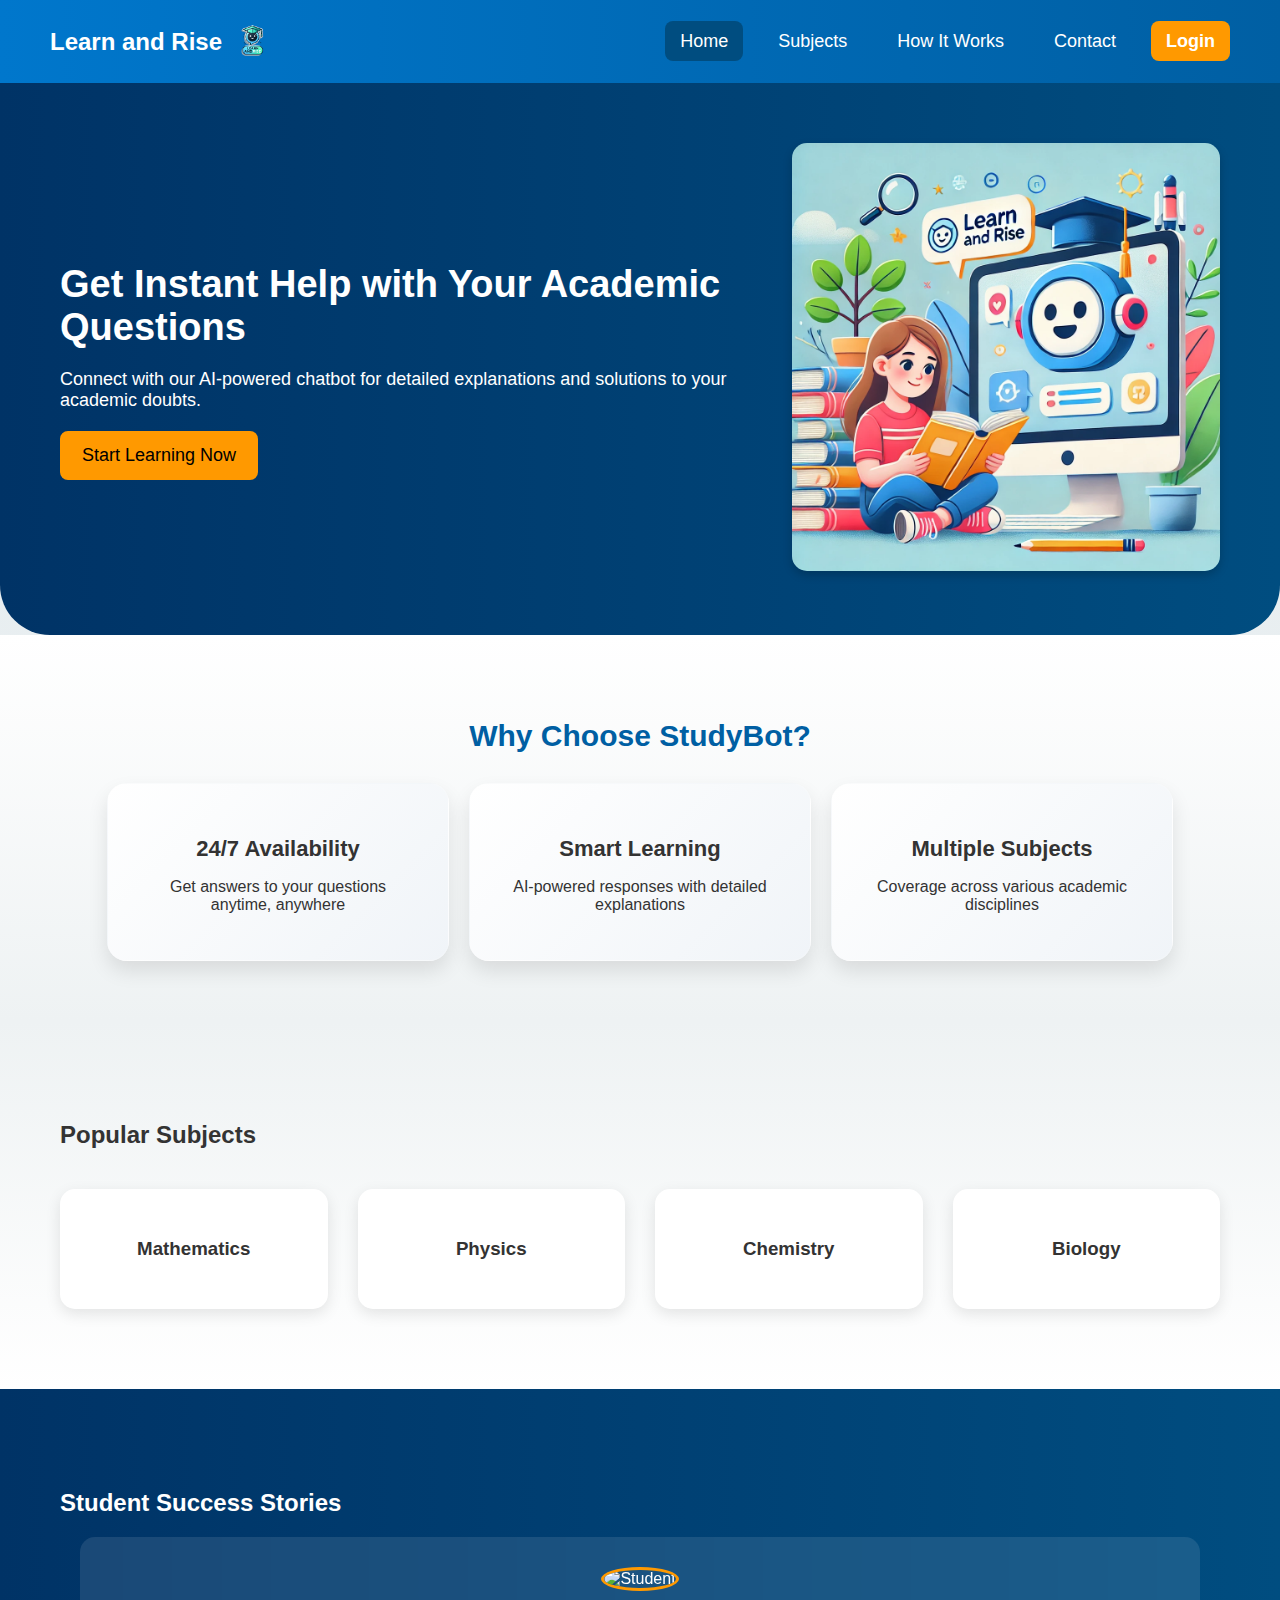
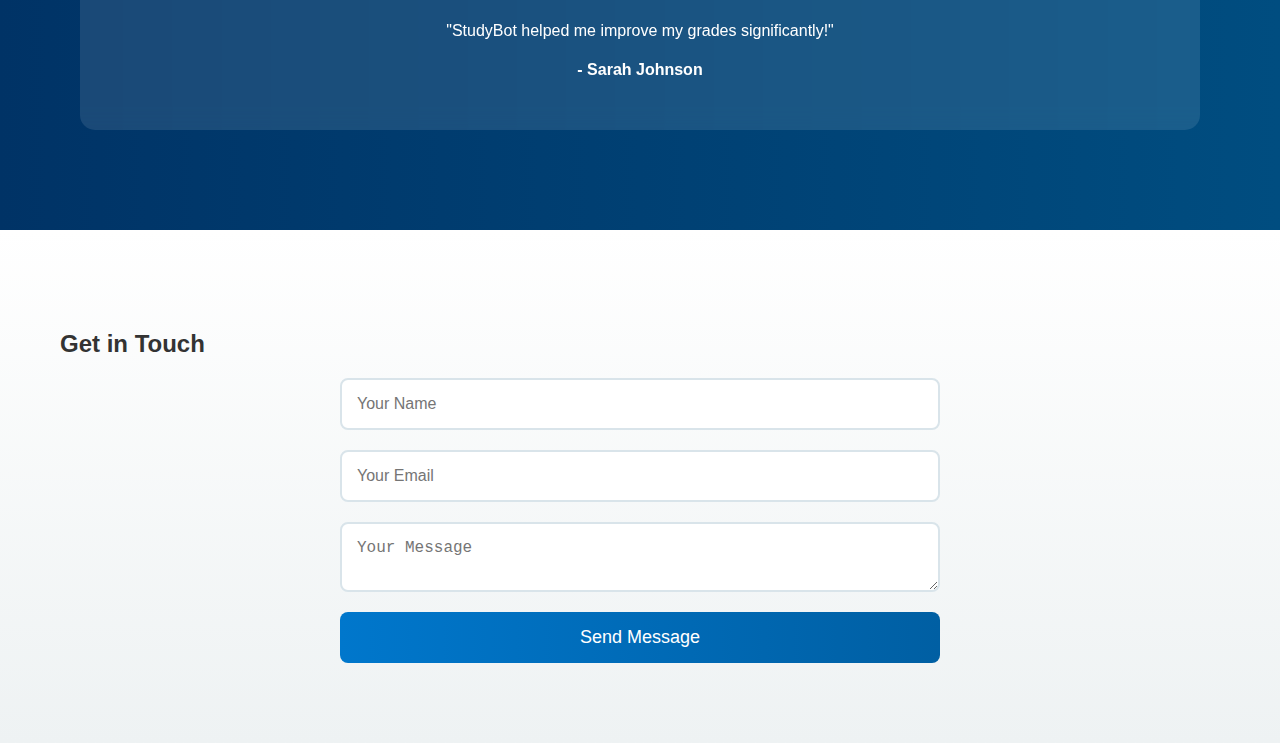
==== home.html @ d0cb37c7 "Add files via upload" ====
<!DOCTYPE html>
<html lang="en">
<head>
    <meta charset="UTF-8">
    <meta name="viewport" content="width=device-width, initial-scale=1.0">
    <title>StudyBot - AI Doubt Solving Platform</title>
    <link rel="stylesheet" href="styles.css">
</head>
<body>
    <header>
        <nav>
            <div class="logo">Learn and Rise
               <img src="img/logo.png" alt="">
            </div>
            <ul class="nav-links">
                <li><a href="#home" class="active">Home</a></li>
                <li><a href="#subjects">Subjects</a></li>
                <li><a href="#how-it-works">How It Works</a></li>
                <li><a href="#contact">Contact</a></li>
                <li><a href="login/index.html" class="login-btn">Login</a></li>
            </ul>
        </nav>
    </header>

    <main>
        <section class="hero">
            <div class="hero-content">
                <h1>Get Instant Help with Your Academic Questions</h1>
                <p>Connect with our AI-powered chatbot for detailed explanations and solutions to your academic doubts.</p>
                <button class="cta-button">Start Learning Now</button>
            </div>
            <div class="hero-image">
                <img src="img/img1.webp" alt="Student learning illustration">
            </div>
        </section>

        <section class="features">
            <h2>Why Choose StudyBot?</h2>
            <div class="feature-cards">
                <div class="feature-card">
                    <i class="fas fa-clock"></i>
                    <h3>24/7 Availability</h3>
                    <p>Get answers to your questions anytime, anywhere</p>
                </div>
                <div class="feature-card">
                    <i class="fas fa-brain"></i>
                    <h3>Smart Learning</h3>
                    <p>AI-powered responses with detailed explanations</p>
                </div>
                <div class="feature-card">
                    <i class="fas fa-book"></i>
                    <h3>Multiple Subjects</h3>
                    <p>Coverage across various academic disciplines</p>
                </div>
            </div>
        </section>

        <!-- New Sections -->
        <section class="subjects" id="subjects">
            <h2>Popular Subjects</h2>
            <div class="subject-grid">
                <div class="subject-card">
                    <i class="fas fa-calculator"></i>
                    <h3>Mathematics</h3>
                </div>
                <div class="subject-card">
                    <i class="fas fa-atom"></i>
                    <h3>Physics</h3>
                </div>
                <div class="subject-card">
                    <i class="fas fa-flask"></i>
                    <h3>Chemistry</h3>
                </div>
                <div class="subject-card">
                    <i class="fas fa-dna"></i>
                    <h3>Biology</h3>
                </div>
            </div>
        </section>

        <section class="testimonials">
            <h2>Student Success Stories</h2>
            <div class="testimonial-slider">
                <div class="testimonial-card">
                    <img src="img/student1.jpg" alt="Student">
                    <p>"StudyBot helped me improve my grades significantly!"</p>
                    <h4>- Sarah Johnson</h4>
                </div>
                <!-- Add more testimonial cards as needed -->
            </div>
        </section>

        <section class="contact" id="contact">
            <h2>Get in Touch</h2>
            <div class="contact-container">
                <form class="contact-form">
                    <input type="text" placeholder="Your Name">
                    <input type="email" placeholder="Your Email">
                    <textarea placeholder="Your Message"></textarea>
                    <button type="submit" class="submit-btn">Send Message</button>
                </form>
            </div>
        </section>
    </main>
</body>
</html>
---- styles.css ----
body {
    font-family: 'Arial', sans-serif;
    margin: 0;
    padding: 0;
    background: linear-gradient(to bottom, #eef2f3, #d9e4ea);
    color: #333;
    transform: scale(1);
    transition: transform 0.3s;
}

nav {
    display: flex;
    justify-content: space-between;
    align-items: center;
    background: linear-gradient(to right, #0077cc, #005fa3);
    padding: 15px 50px;
    box-shadow: 0 4px 10px rgba(0, 0, 0, 0.2);
}

.logo {
    font-size: 24px;
    font-weight: bold;
    color: white;
    display: flex;
    align-items: center;
}

.logo img {
    width: 40px;
    height: 40px;
    margin-left: 10px;
}

.nav-links {
    list-style: none;
    display: flex;
    gap: 20px;
}

.nav-links li {
    display: inline;
}

.nav-links a {
    text-decoration: none;
    color: white;
    font-size: 18px;
    padding: 10px 15px;
    border-radius: 8px;
    transition: background 0.3s, transform 0.3s;
}

.nav-links a:hover, .nav-links .active {
    background-color: #004d80;
    transform: scale(1.1);
}

.login-btn {
    background-color: #ff9900;
    color: #fff !important;
    padding: 10px 18px;
    border-radius: 8px;
    font-weight: bold;
    transition: transform 0.3s;
}

.login-btn:hover {
    background-color: #e68a00;
    transform: scale(1.1);
}

.hero {
    display: flex;
    justify-content: space-between;
    align-items: center;
    padding: 60px;
    background: linear-gradient(to right, #003366, #004d80);
    color: white;
    border-bottom-left-radius: 50px;
    border-bottom-right-radius: 50px;
}

.hero-content h1 {
    font-size: 38px;
    margin-bottom: 20px;
}

.hero-content p {
    font-size: 18px;
    margin-bottom: 20px;
}

.cta-button {
    background-color: #ff9900;
    border: none;
    padding: 14px 22px;
    font-size: 18px;
    border-radius: 8px;
    cursor: pointer;
    transition: background 0.3s, transform 0.3s;
}

.cta-button:hover {
    background-color: #e68a00;
    transform: scale(1.1);
}

.hero-image img {
    width: 100%;
    max-width: 500px;
    border-radius: 15px;
    box-shadow: 0 4px 10px rgba(0, 0, 0, 0.2);
}

.features {
    text-align: center;
    padding: 60px;
    background: linear-gradient(to bottom, #ffffff, #eef2f3);
}

.features h2 {
    font-size: 30px;
    margin-bottom: 30px;
    color: #005fa3;
}

.feature-cards {
    display: flex;
    justify-content: center;
    gap: 20px;
}

.feature-card {
    background: linear-gradient(135deg, #ffffff, #f0f4f8);
    padding: 30px;
    border-radius: 20px;
    width: 280px;
    text-align: center;
    box-shadow: 0 10px 20px rgba(0, 0, 0, 0.1);
    transition: all 0.4s ease;
    border: 1px solid rgba(255, 255, 255, 0.2);
}

.feature-card:hover {
    transform: translateY(-10px);
    box-shadow: 0 15px 30px rgba(0, 119, 204, 0.2);
}

.feature-card i {
    font-size: 42px;
    color: #0077cc;
    margin-bottom: 15px;
}

.feature-card h3 {
    font-size: 22px;
    margin-bottom: 10px;
}

/* New Subjects Section */
.subjects {
    padding: 80px 60px;
    background: linear-gradient(to bottom, #eef2f3, #ffffff);
}

.subject-grid {
    display: grid;
    grid-template-columns: repeat(auto-fit, minmax(250px, 1fr));
    gap: 30px;
    margin-top: 40px;
}

.subject-card {
    background: white;
    padding: 30px;
    border-radius: 15px;
    text-align: center;
    box-shadow: 0 5px 15px rgba(0, 0, 0, 0.1);
    transition: all 0.4s ease;
    cursor: pointer;
}

.subject-card:hover {
    transform: scale(1.05);
    background: linear-gradient(135deg, #0077cc, #005fa3);
    color: white;
}

.subject-card i {
    font-size: 48px;
    color: #0077cc;
    margin-bottom: 20px;
}

.subject-card:hover i {
    color: white;
}

/* Testimonials Section */
.testimonials {
    padding: 80px 60px;
    background: linear-gradient(to right, #003366, #004d80);
    color: white;
}

.testimonial-card {
    background: rgba(255, 255, 255, 0.1);
    padding: 30px;
    border-radius: 15px;
    backdrop-filter: blur(10px);
    margin: 20px;
    text-align: center;
}

.testimonial-card img {
    width: 80px;
    height: 80px;
    border-radius: 50%;
    margin-bottom: 15px;
    border: 3px solid #ff9900;
}

/* Contact Section */
.contact {
    padding: 80px 60px;
    background: linear-gradient(to bottom, #ffffff, #eef2f3);
}

.contact-form {
    max-width: 600px;
    margin: 0 auto;
    display: flex;
    flex-direction: column;
    gap: 20px;
}

.contact-form input,
.contact-form textarea {
    padding: 15px;
    border: 2px solid #d9e4ea;
    border-radius: 8px;
    font-size: 16px;
    transition: all 0.3s ease;
}

.contact-form input:focus,
.contact-form textarea:focus {
    border-color: #0077cc;
    outline: none;
    box-shadow: 0 0 10px rgba(0, 119, 204, 0.2);
}

.submit-btn {
    background: linear-gradient(to right, #0077cc, #005fa3);
    color: white;
    padding: 15px 30px;
    border: none;
    border-radius: 8px;
    font-size: 18px;
    cursor: pointer;
    transition: all 0.3s ease;
}

.submit-btn:hover {
    transform: scale(1.05);
    box-shadow: 0 5px 15px rgba(0, 119, 204, 0.3);
}

/* Responsive Design */
@media (max-width: 768px) {
    .hero {
        flex-direction: column;
        text-align: center;
        padding: 40px 20px;
    }

    .feature-cards {
        flex-direction: column;
        align-items: center;
    }

    .nav-links {
        display: none;
    }
}
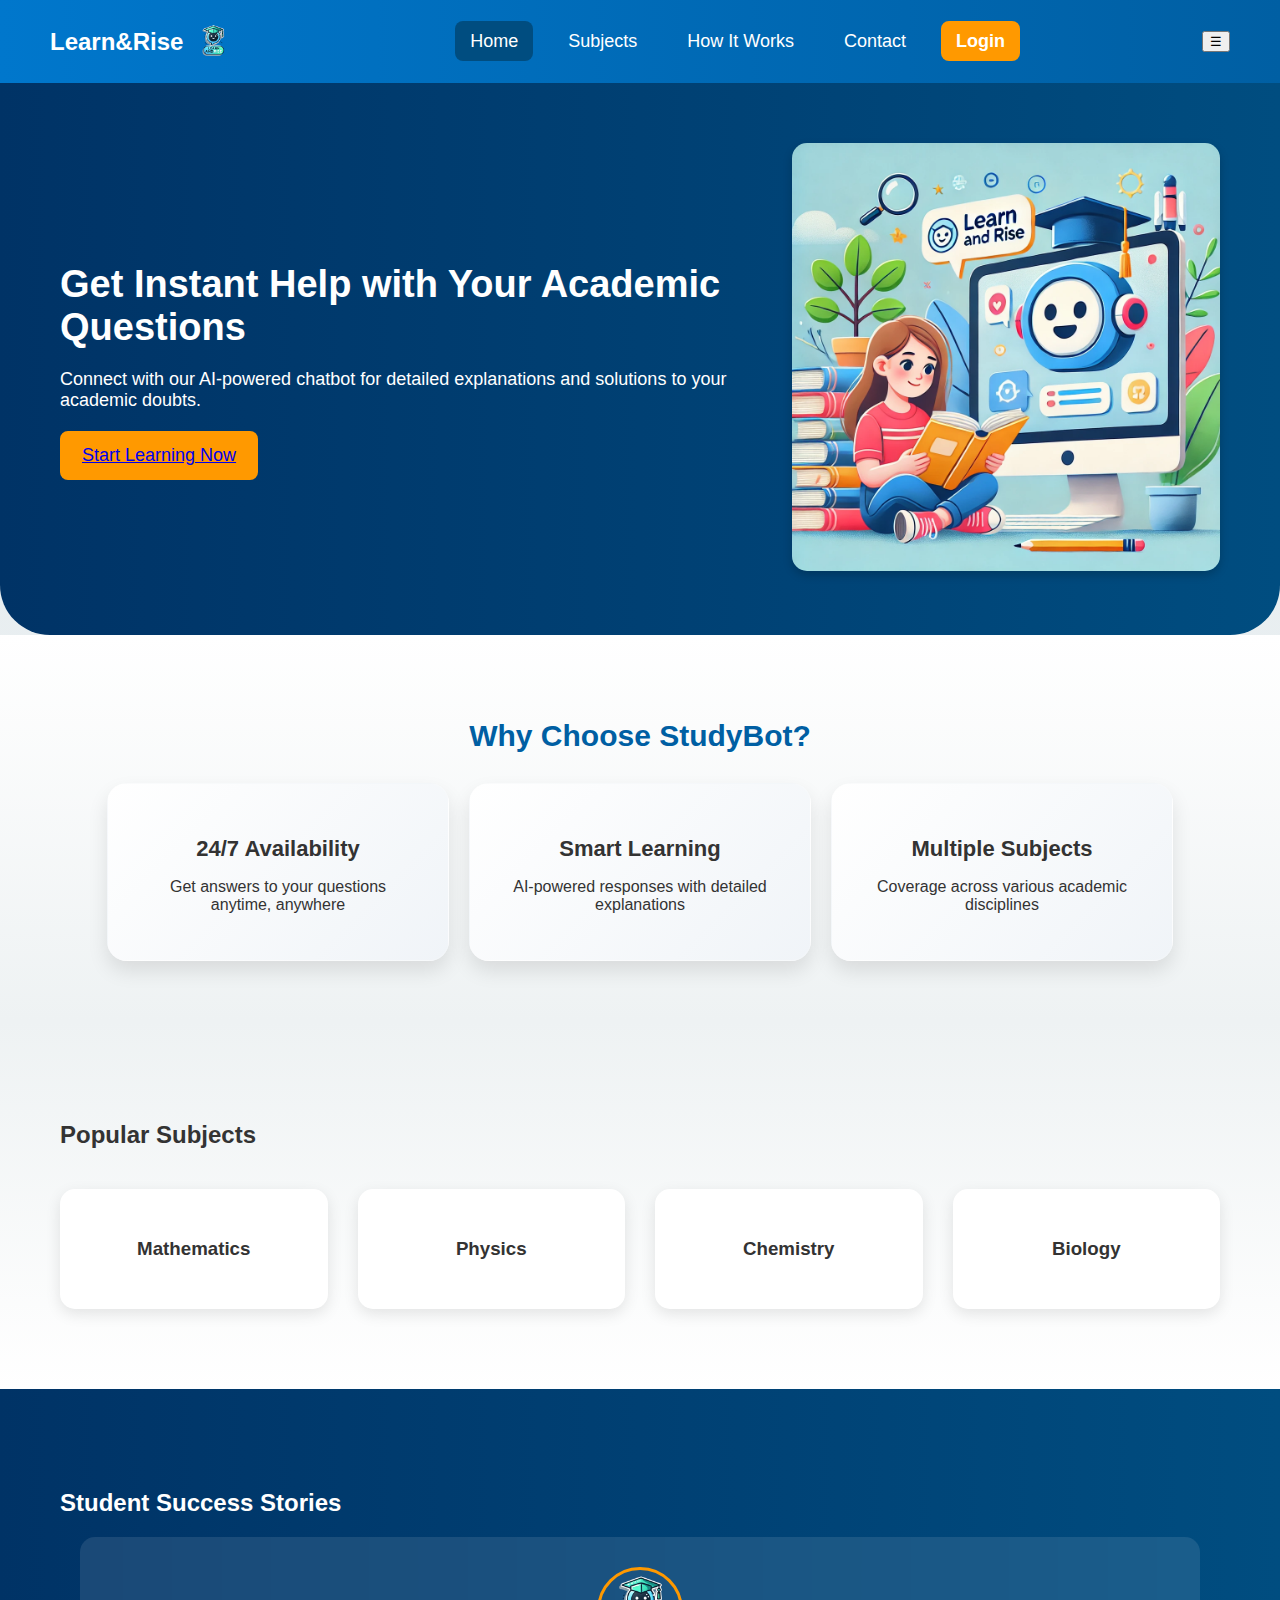
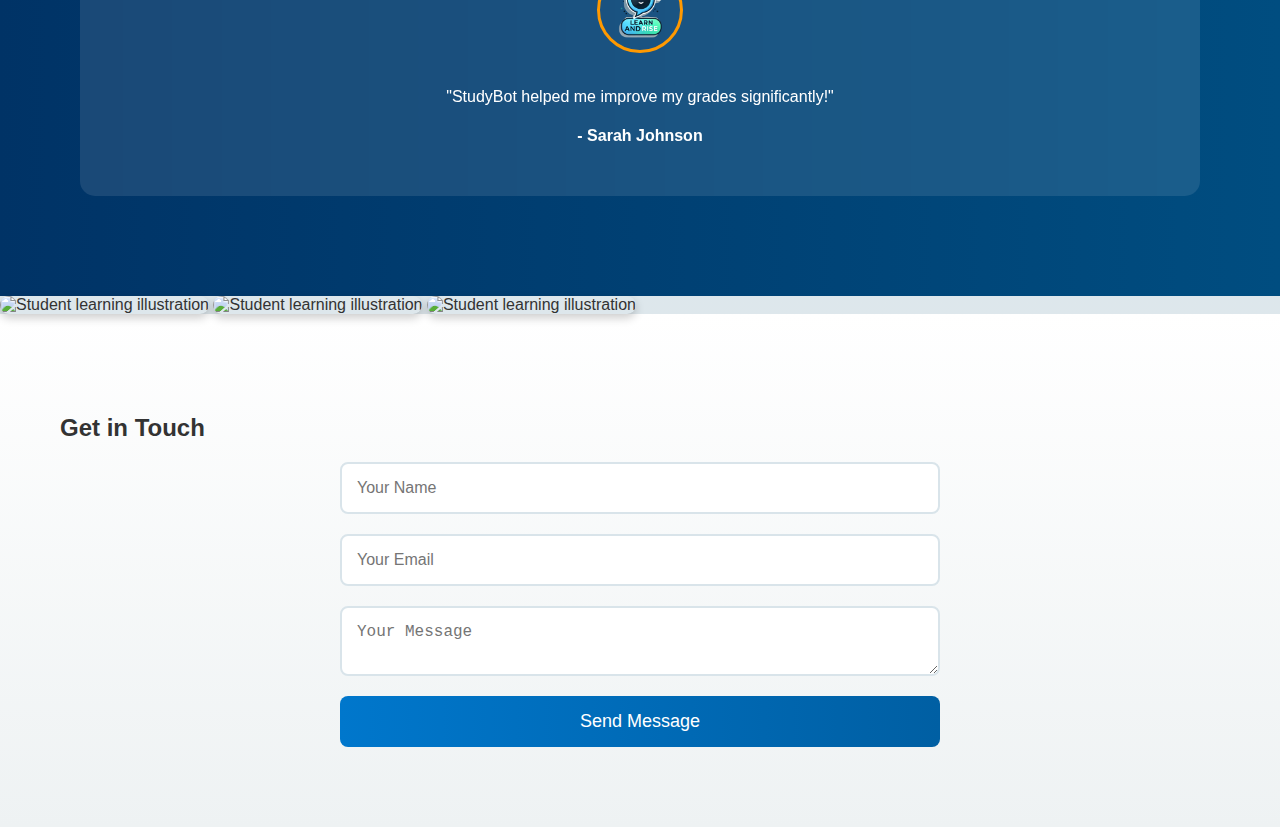
==== commit 33972eba: "Add files via upload" ====
--- a/home.html
+++ b/home.html
@@ -5,11 +5,12 @@
     <meta name="viewport" content="width=device-width, initial-scale=1.0">
     <title>StudyBot - AI Doubt Solving Platform</title>
     <link rel="stylesheet" href="styles.css">
+    <script src="script.js" defer></script>
 </head>
 <body>
     <header>
         <nav>
-            <div class="logo">Learn and Rise
+            <div class="logo">Learn&Rise
                <img src="img/logo.png" alt="">
             </div>
             <ul class="nav-links">
@@ -27,7 +28,7 @@
             <div class="hero-content">
                 <h1>Get Instant Help with Your Academic Questions</h1>
                 <p>Connect with our AI-powered chatbot for detailed explanations and solutions to your academic doubts.</p>
-                <button class="cta-button">Start Learning Now</button>
+                <button class="cta-button"> <a  href="index.html"> Start Learning Now </a> </button>
             </div>
             <div class="hero-image">
                 <img src="img/img1.webp" alt="Student learning illustration">
@@ -35,7 +36,7 @@
         </section>
 
         <section class="features">
-            <h2>Why Choose StudyBot?</h2>
+            <h2>Why Choose StudyBot?</h2> 
             <div class="feature-cards">
                 <div class="feature-card">
                     <i class="fas fa-clock"></i>
@@ -82,21 +83,28 @@
             <h2>Student Success Stories</h2>
             <div class="testimonial-slider">
                 <div class="testimonial-card">
-                    <img src="img/student1.jpg" alt="Student">
+                    <img src="img/logo.png" alt="Student">
                     <p>"StudyBot helped me improve my grades significantly!"</p>
                     <h4>- Sarah Johnson</h4>
                 </div>
-                <!-- Add more testimonial cards as needed -->
+                
+            </div>
+            
+        </section>
+        <section class="hero-image">
+            <div class="students-images">
+                <img src="img/img2.webp" alt="Student learning illustration">
+                <img src="img/img3.webp" alt="Student learning illustration">
+                <img src="img/img4.webp" alt="Student learning illustration">
             </div>
         </section>
-
         <section class="contact" id="contact">
             <h2>Get in Touch</h2>
             <div class="contact-container">
                 <form class="contact-form">
-                    <input type="text" placeholder="Your Name">
-                    <input type="email" placeholder="Your Email">
-                    <textarea placeholder="Your Message"></textarea>
+                    <input type="text" name="name" placeholder="Your Name" required>
+                    <input type="email" name="email" placeholder="Your Email" required>
+                    <textarea name="message" placeholder="Your Message" required></textarea>
                     <button type="submit" class="submit-btn">Send Message</button>
                 </form>
             </div>
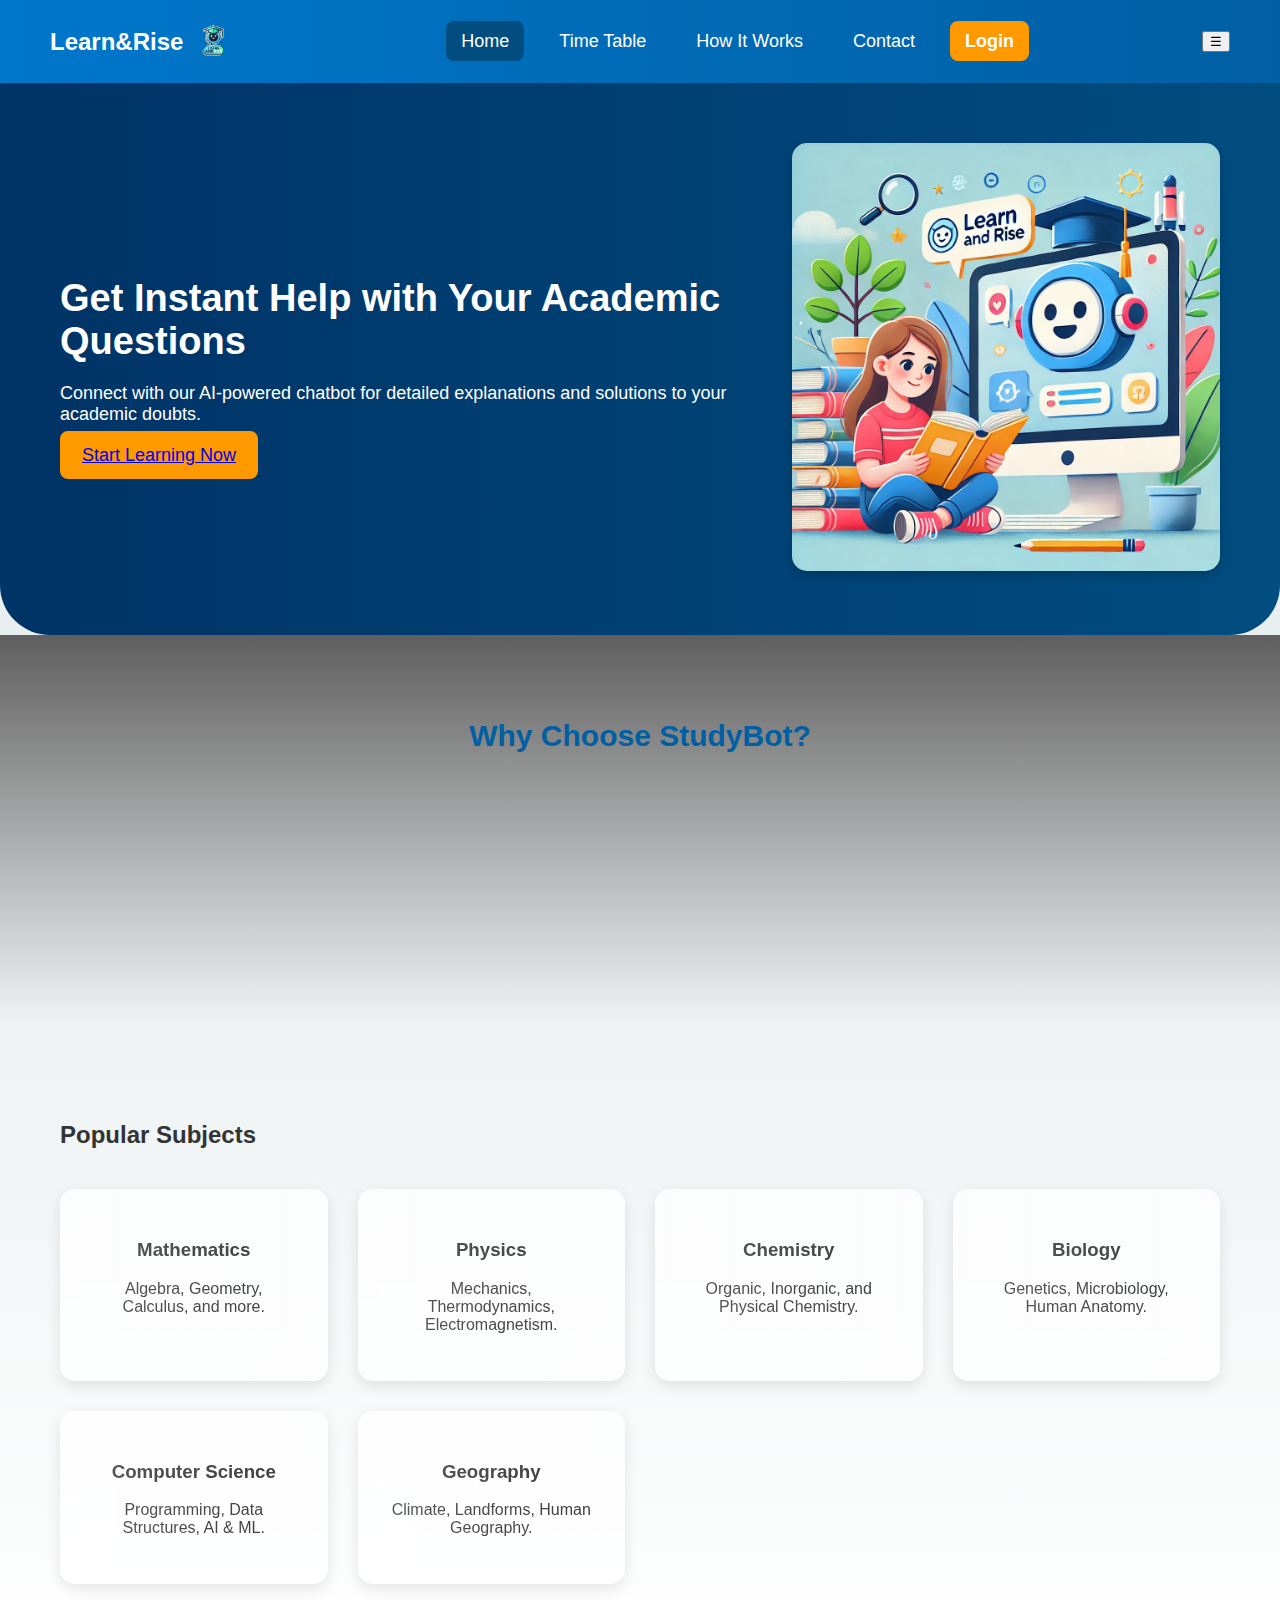
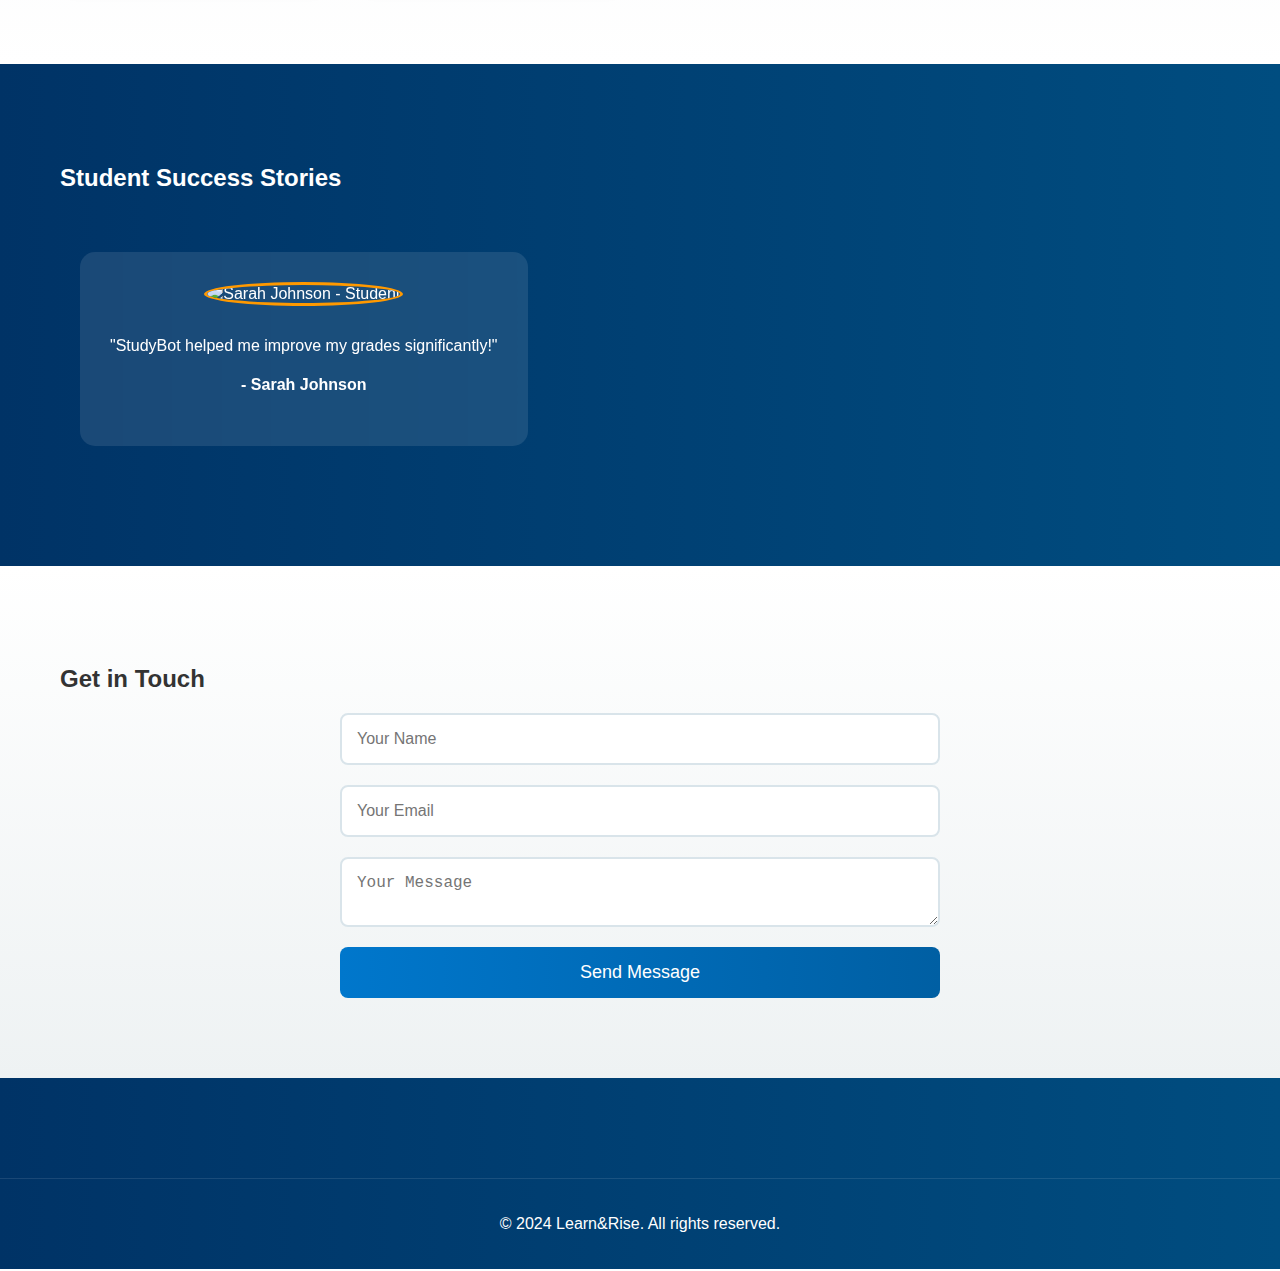
==== commit 529e627e: "Add files via upload" ====
--- a/home.html
+++ b/home.html
@@ -5,6 +5,7 @@
     <meta name="viewport" content="width=device-width, initial-scale=1.0">
     <title>StudyBot - AI Doubt Solving Platform</title>
     <link rel="stylesheet" href="styles.css">
+    <script src="https://kit.fontawesome.com/a076d05399.js" crossorigin="anonymous"></script>
     <script src="script.js" defer></script>
 </head>
 <body>
@@ -15,7 +16,7 @@
             </div>
             <ul class="nav-links">
                 <li><a href="#home" class="active">Home</a></li>
-                <li><a href="#subjects">Subjects</a></li>
+                <li><a href="table.html">Time Table</a></li>
                 <li><a href="#how-it-works">How It Works</a></li>
                 <li><a href="#contact">Contact</a></li>
                 <li><a href="login/index.html" class="login-btn">Login</a></li>
@@ -28,7 +29,7 @@
             <div class="hero-content">
                 <h1>Get Instant Help with Your Academic Questions</h1>
                 <p>Connect with our AI-powered chatbot for detailed explanations and solutions to your academic doubts.</p>
-                <button class="cta-button"> <a  href="index.html"> Start Learning Now </a> </button>
+                <a href="index.html" class="cta-button">Start Learning Now</a>
             </div>
             <div class="hero-image">
                 <img src="img/img1.webp" alt="Student learning illustration">
@@ -56,26 +57,15 @@
             </div>
         </section>
 
-        <!-- New Sections -->
         <section class="subjects" id="subjects">
             <h2>Popular Subjects</h2>
             <div class="subject-grid">
-                <div class="subject-card">
-                    <i class="fas fa-calculator"></i>
-                    <h3>Mathematics</h3>
-                </div>
-                <div class="subject-card">
-                    <i class="fas fa-atom"></i>
-                    <h3>Physics</h3>
-                </div>
-                <div class="subject-card">
-                    <i class="fas fa-flask"></i>
-                    <h3>Chemistry</h3>
-                </div>
-                <div class="subject-card">
-                    <i class="fas fa-dna"></i>
-                    <h3>Biology</h3>
-                </div>
+                <div class="subject-card"><i class="fas fa-calculator"></i><h3>Mathematics</h3><p>Algebra, Geometry, Calculus, and more.</p></div>
+                <div class="subject-card"><i class="fas fa-atom"></i><h3>Physics</h3><p>Mechanics, Thermodynamics, Electromagnetism.</p></div>
+                <div class="subject-card"><i class="fas fa-flask"></i><h3>Chemistry</h3><p>Organic, Inorganic, and Physical Chemistry.</p></div>
+                <div class="subject-card"><i class="fas fa-dna"></i><h3>Biology</h3><p>Genetics, Microbiology, Human Anatomy.</p></div>
+                <div class="subject-card"><i class="fas fa-laptop-code"></i><h3>Computer Science</h3><p>Programming, Data Structures, AI & ML.</p></div>
+                <div class="subject-card"><i class="fas fa-globe"></i><h3>Geography</h3><p>Climate, Landforms, Human Geography.</p></div>
             </div>
         </section>
 
@@ -83,21 +73,23 @@
             <h2>Student Success Stories</h2>
             <div class="testimonial-slider">
                 <div class="testimonial-card">
-                    <img src="img/logo.png" alt="Student">
+                    <img src="img/user1.jpg" alt="Sarah Johnson - Student">
                     <p>"StudyBot helped me improve my grades significantly!"</p>
                     <h4>- Sarah Johnson</h4>
                 </div>
-                
-            </div>
-            
-        </section>
-        <section class="hero-image">
-            <div class="students-images">
-                <img src="img/img2.webp" alt="Student learning illustration">
-                <img src="img/img3.webp" alt="Student learning illustration">
-                <img src="img/img4.webp" alt="Student learning illustration">
+                <div class="testimonial-card">
+                    <img src="img/user2.jpg" alt="Mike Chen - Student">
+                    <p>"The instant doubt resolution feature is a game-changer!"</p>
+                    <h4>- Mike Chen</h4>
+                </div>
+                <div class="testimonial-card">
+                    <img src="img/user3.jpg" alt="Emma Davis - Student">
+                    <p>"I love how I can learn at my own pace with Learn&Rise."</p>
+                    <h4>- Emma Davis</h4>
+                </div>
             </div>
         </section>
+
         <section class="contact" id="contact">
             <h2>Get in Touch</h2>
             <div class="contact-container">
@@ -110,5 +102,11 @@
             </div>
         </section>
     </main>
+
+    <footer class="footer">
+        <div class="footer-bottom">
+            <p>&copy; 2024 Learn&Rise. All rights reserved.</p>
+        </div>
+    </footer>
 </body>
 </html>--- a/styles.css
+++ b/styles.css
@@ -110,12 +110,13 @@
     max-width: 500px;
     border-radius: 15px;
     box-shadow: 0 4px 10px rgba(0, 0, 0, 0.2);
+    animation: float 6s ease-in-out infinite;
 }
 
 .features {
     text-align: center;
     padding: 60px;
-    background: linear-gradient(to bottom, #ffffff, #eef2f3);
+    background: linear-gradient(to bottom, #605f5f, #eef2f3);
 }
 
 .features h2 {
@@ -128,28 +129,30 @@
     display: flex;
     justify-content: center;
     gap: 20px;
+    flex-wrap: wrap;
 }
 
 .feature-card {
-    background: linear-gradient(135deg, #ffffff, #f0f4f8);
+    background: rgba(0, 0, 0, 0.7);
+    backdrop-filter: blur(10px);
+    border: 1px solid rgba(255, 255, 255, 0.3);
     padding: 30px;
     border-radius: 20px;
     width: 280px;
     text-align: center;
     box-shadow: 0 10px 20px rgba(0, 0, 0, 0.1);
-    transition: all 0.4s ease;
-    border: 1px solid rgba(255, 255, 255, 0.2);
-}
-
-.feature-card:hover {
-    transform: translateY(-10px);
-    box-shadow: 0 15px 30px rgba(0, 119, 204, 0.2);
+    transition: transform 0.4s ease, box-shadow 0.4s ease, opacity 0.6s ease-out, background 0.4s ease;
+    position: relative;
+    overflow: hidden;
+    opacity: 0;
+    transform: translateY(20px);
 }
 
 .feature-card i {
     font-size: 42px;
     color: #0077cc;
     margin-bottom: 15px;
+    transition: color 0.3s ease;
 }
 
 .feature-card h3 {
@@ -157,7 +160,36 @@
     margin-bottom: 10px;
 }
 
-/* New Subjects Section */
+.feature-card.visible {
+    opacity: 1;
+    transform: translateY(0);
+}
+
+.feature-card:hover {
+    transform: translateY(-10px) scale(1.05);
+    box-shadow: 0 15px 30px rgba(0, 119, 204, 0.2);
+    background: rgba(0, 0, 0, 0.85);
+}
+
+.feature-card:hover i {
+    color: #00bfff;
+}
+
+.feature-card::before {
+    content: '';
+    position: absolute;
+    top: -150%;
+    left: -150%;
+    width: 300%;
+    height: 300%;
+    background: radial-gradient(circle, rgba(255,255,255,0.1), transparent);
+    transition: transform 0.6s ease-in-out;
+}
+
+.feature-card:hover::before {
+    transform: translate(50%, 50%);
+}
+
 .subjects {
     padding: 80px 60px;
     background: linear-gradient(to bottom, #eef2f3, #ffffff);
@@ -171,29 +203,52 @@
 }
 
 .subject-card {
-    background: white;
+    background: rgba(255, 255, 255, 0.7);
+    backdrop-filter: blur(8px);
+    border: 1px solid rgba(255, 255, 255, 0.3);
     padding: 30px;
     border-radius: 15px;
     text-align: center;
     box-shadow: 0 5px 15px rgba(0, 0, 0, 0.1);
-    transition: all 0.4s ease;
+    transition: transform 0.4s ease, background 0.4s ease, box-shadow 0.4s ease;
     cursor: pointer;
-}
-
-.subject-card:hover {
-    transform: scale(1.05);
-    background: linear-gradient(135deg, #0077cc, #005fa3);
-    color: white;
+    position: relative;
+    overflow: hidden;
 }
 
 .subject-card i {
     font-size: 48px;
     color: #0077cc;
     margin-bottom: 20px;
+    transition: color 0.3s ease, transform 0.3s ease;
+}
+
+.subject-card:hover {
+    transform: scale(1.08);
+    background: linear-gradient(135deg, #0077cc, #005fa3);
+    color: white;
+    box-shadow: 0 10px 25px rgba(0, 119, 204, 0.3);
 }
 
 .subject-card:hover i {
     color: white;
+    transform: rotate(10deg);
+}
+
+.subject-card::before {
+    content: '';
+    position: absolute;
+    top: -100%;
+    left: -100%;
+    width: 200%;
+    height: 200%;
+    background: linear-gradient(45deg, transparent, rgba(255,255,255,0.2), transparent);
+    transform: rotate(45deg);
+    transition: transform 0.5s ease;
+}
+
+.subject-card:hover::before {
+    transform: translate(100%, 100%);
 }
 
 /* Testimonials Section */
@@ -210,6 +265,7 @@
     backdrop-filter: blur(10px);
     margin: 20px;
     text-align: center;
+    animation: pulse 4s ease-in-out infinite;
 }
 
 .testimonial-card img {
@@ -266,6 +322,131 @@
     box-shadow: 0 5px 15px rgba(0, 119, 204, 0.3);
 }
 
+.submit-btn.loading {
+    position: relative;
+    pointer-events: none;
+}
+
+.submit-btn.loading::after {
+    content: '';
+    position: absolute;
+    width: 20px;
+    height: 20px;
+    border: 2px solid #fff;
+    border-radius: 50%;
+    border-top-color: transparent;
+    animation: spin 1s linear infinite;
+    right: 15px;
+    top: 50%;
+    transform: translateY(-50%);
+}
+
+@keyframes spin {
+    to { transform: translateY(-50%) rotate(360deg); }
+}
+
+/* Footer Styles */
+.footer {
+    background: linear-gradient(to right, #003366, #004d80);
+    color: white;
+    padding: 60px 0 20px;
+}
+
+.footer-content {
+    max-width: 1200px;
+    margin: 0 auto;
+    display: grid;
+    grid-template-columns: repeat(4, 1fr);
+    gap: 40px;
+    padding: 0 20px;
+}
+
+.footer-section h3 {
+    font-size: 20px;
+    margin-bottom: 20px;
+}
+
+.footer-section ul {
+    list-style: none;
+    padding: 0;
+}
+
+.footer-section ul li {
+    margin-bottom: 10px;
+}
+
+.footer-section ul li a {
+    color: #fff;
+    text-decoration: none;
+    transition: color 0.3s;
+}
+
+.footer-section ul li a:hover {
+    color: #ff9900;
+}
+
+.social-links {
+    display: flex;
+    gap: 15px;
+}
+
+.social-links a {
+    color: white;
+    font-size: 24px;
+    transition: color 0.3s;
+}
+
+.social-links a:hover {
+    color: #ff9900;
+}
+
+.newsletter-form {
+    display: flex;
+    gap: 10px;
+}
+
+.newsletter-form input {
+    padding: 10px;
+    border-radius: 5px;
+    border: none;
+    flex-grow: 1;
+}
+
+.newsletter-form button {
+    background: #ff9900;
+    color: white;
+    border: none;
+    padding: 10px 20px;
+    border-radius: 5px;
+    cursor: pointer;
+    transition: background 0.3s;
+}
+
+.newsletter-form button:hover {
+    background: #e68a00;
+}
+
+.footer-bottom {
+    text-align: center;
+    margin-top: 40px;
+    padding-top: 20px;
+    border-top: 1px solid rgba(255, 255, 255, 0.1);
+}
+
+/* Enhanced Testimonial Slider */
+.testimonial-slider {
+    display: flex;
+    gap: 30px;
+    overflow-x: auto;
+    padding: 20px 0;
+    scroll-snap-type: x mandatory;
+}
+
+.testimonial-card {
+    min-width: 300px;
+    scroll-snap-align: start;
+}
+
 /* Responsive Design */
 @media (max-width: 768px) {
     .hero {
@@ -282,4 +463,195 @@
     .nav-links {
         display: none;
     }
+
+    .footer-content {
+        grid-template-columns: repeat(2, 1fr);
+    }
+}
+
+@media (max-width: 480px) {
+    .footer-content {
+        grid-template-columns: 1fr;
+    }
+    
+    .newsletter-form {
+        flex-direction: column;
+    }
+}
+
+/* Add these new animations */
+@keyframes float {
+    0% { transform: translateY(0px); }
+    50% { transform: translateY(-20px); }
+    100% { transform: translateY(0px); }
+}
+
+@keyframes pulse {
+    0% { transform: scale(1); }
+    50% { transform: scale(1.05); }
+    100% { transform: scale(1); }
+}
+
+/* Add scroll reveal effect */
+.feature-card.visible, .subject-card.visible, .testimonial-card.visible {
+    opacity: 1;
+    transform: translateY(0);
+}
+
+/* Add scroll progress bar */
+.scroll-progress {
+    position: fixed;
+    top: 0;
+    left: 0;
+    width: 0%;
+    height: 3px;
+    background: linear-gradient(to right, #ff9900, #ff5500);
+    z-index: 1000;
+    transition: width 0.2s ease-out;
+}
+
+/* Typing effect styles */
+.typing-effect {
+    margin-top: 20px;
+    height: 30px;
+}
+
+.typed-text {
+    color: #ff9900;
+    font-weight: bold;
+}
+
+.cursor {
+    display: inline-block;
+    width: 3px;
+    background-color: #fff;
+    margin-left: 3px;
+    animation: blink 1s infinite;
+}
+
+@keyframes blink {
+    0%, 100% { opacity: 1; }
+    50% { opacity: 0; }
+}
+
+/* Scroll to top button */
+#scroll-to-top {
+    position: fixed;
+    bottom: 20px;
+    right: 20px;
+    background: #0077cc;
+    color: white;
+    width: 50px;
+    height: 50px;
+    border-radius: 50%;
+    border: none;
+    cursor: pointer;
+    display: none;
+    align-items: center;
+    justify-content: center;
+    font-size: 20px;
+    box-shadow: 0 2px 10px rgba(0,0,0,0.2);
+    transition: all 0.3s ease;
+}
+
+#scroll-to-top:hover {
+    background: #005fa3;
+    transform: translateY(-3px);
+}
+
+#scroll-to-top.visible {
+    display: flex;
+}
+
+/* Add gradient text effect */
+.gradient-text {
+    background: linear-gradient(45deg, #0077cc, #ff9900);
+    -webkit-background-clip: text;
+    background-clip: text;
+    -webkit-text-fill-color: transparent;
+    display: inline-block;
+}
+
+/* Add smooth shadow transition */
+.hover-shadow {
+    transition: box-shadow 0.3s ease, transform 0.3s ease;
+}
+
+.hover-shadow:hover {
+    box-shadow: 0 10px 30px rgba(0, 119, 204, 0.3);
+    transform: translateY(-5px);
+}
+
+/* Add ripple effect for buttons */
+.ripple-button {
+    position: relative;
+    overflow: hidden;
+}
+
+.ripple-button::after {
+    content: '';
+    position: absolute;
+    width: 100%;
+    height: 100%;
+    top: 0;
+    left: 0;
+    pointer-events: none;
+    background-image: radial-gradient(circle, rgba(255, 255, 255, 0.3) 10%, transparent 10.01%);
+    background-repeat: no-repeat;
+    background-position: 50%;
+    transform: scale(10, 10);
+    opacity: 0;
+    transition: transform 0.5s, opacity 1s;
+}
+
+.ripple-button:active::after {
+    transform: scale(0, 0);
+    opacity: 0.3;
+    transition: 0s;
+}
+
+/* Add animated border effect */
+.animated-border {
+    position: relative;
+    border: none;
+}
+
+.animated-border::before {
+    content: '';
+    position: absolute;
+    top: 0;
+    left: 0;
+    right: 0;
+    bottom: 0;
+    border: 2px solid transparent;
+    border-radius: inherit;
+    background: linear-gradient(45deg, #0077cc, #ff9900) border-box;
+    -webkit-mask: linear-gradient(#fff 0 0) padding-box, linear-gradient(#fff 0 0);
+    mask: linear-gradient(#fff 0 0) padding-box, linear-gradient(#fff 0 0);
+    -webkit-mask-composite: destination-out;
+    mask-composite: exclude;
+    animation: borderRotate 4s linear infinite;
+}
+
+@keyframes borderRotate {
+    from {
+        transform: rotate(0deg);
+    }
+    to {
+        transform: rotate(360deg);
+    }
+}
+
+/* Add neon glow effect */
+.neon-glow {
+    box-shadow: 0 0 5px #0077cc,
+                0 0 10px #0077cc,
+                0 0 15px #0077cc;
+    animation: neonPulse 2s infinite;
+}
+
+@keyframes neonPulse {
+    0% { box-shadow: 0 0 5px #0077cc, 0 0 10px #0077cc, 0 0 15px #0077cc; }
+    50% { box-shadow: 0 0 10px #0077cc, 0 0 20px #0077cc, 0 0 30px #0077cc; }
+    100% { box-shadow: 0 0 5px #0077cc, 0 0 10px #0077cc, 0 0 15px #0077cc; }
 }